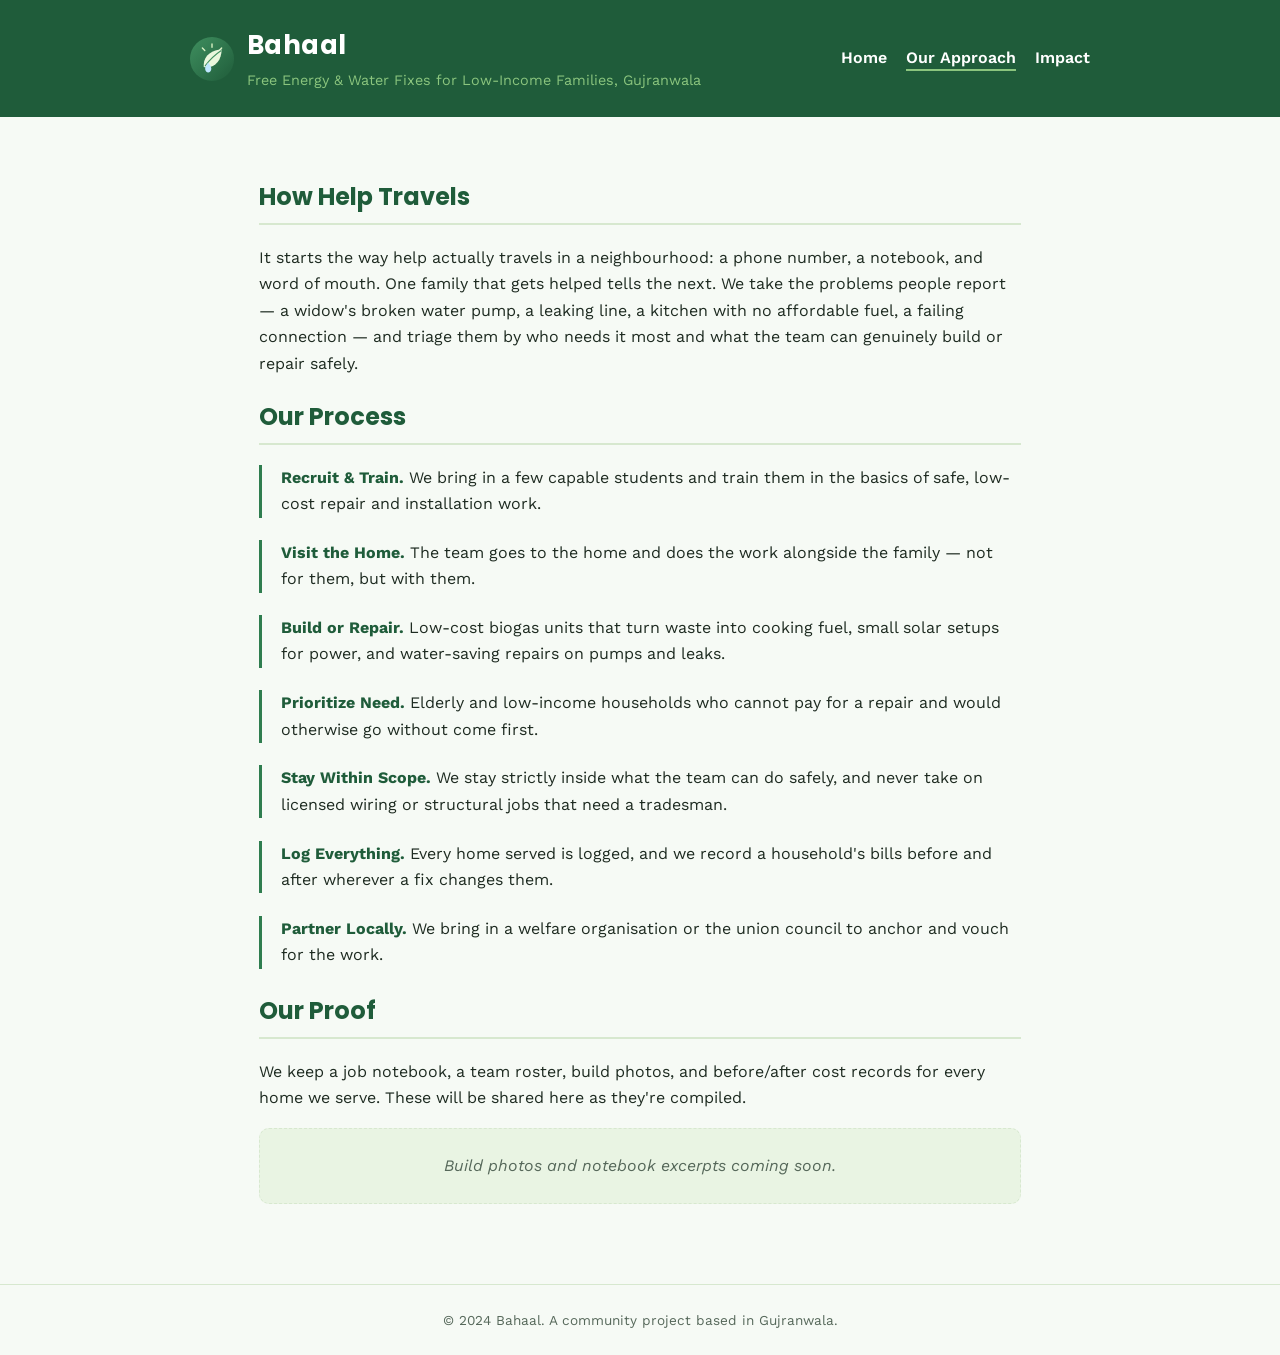
==== approach/index.html @ b58afd3d "Initial Bahaal documentation site Green environmental theme with logo, clean extension-less URLs via" ====
<!DOCTYPE html>
<html lang="en">
<head>
<meta charset="UTF-8">
<meta name="viewport" content="width=device-width, initial-scale=1.0">
<title>Our Approach — Bahaal</title>
<meta name="description" content="How Bahaal finds families in need, trains volunteers, and does the repair work.">
<link rel="stylesheet" href="/style.css">
<link rel="icon" type="image/svg+xml" href="/logo.svg">
</head>
<body>
<header>
  <div class="header-inner">
    <div class="brand">
      <img src="/logo.svg" alt="Bahaal logo">
      <div>
        <h1>Bahaal</h1>
        <p class="tagline">Free Energy & Water Fixes for Low-Income Families, Gujranwala</p>
      </div>
    </div>
    <nav>
      <ul>
        <li><a href="/">Home</a></li>
        <li><a href="/approach/" class="active">Our Approach</a></li>
        <li><a href="/impact/">Impact</a></li>
      </ul>
    </nav>
  </div>
</header>

<main>
  <h2>How Help Travels</h2>
  <p>
    It starts the way help actually travels in a neighbourhood: a phone number, a notebook, and word of
    mouth. One family that gets helped tells the next. We take the problems people report &mdash; a widow's
    broken water pump, a leaking line, a kitchen with no affordable fuel, a failing connection &mdash; and
    triage them by who needs it most and what the team can genuinely build or repair safely.
  </p>

  <h2>Our Process</h2>
  <ol class="timeline">
    <li>
      <strong>Recruit &amp; Train.</strong> We bring in a few capable students and train them in the
      basics of safe, low-cost repair and installation work.
    </li>
    <li>
      <strong>Visit the Home.</strong> The team goes to the home and does the work alongside the family
      &mdash; not for them, but with them.
    </li>
    <li>
      <strong>Build or Repair.</strong> Low-cost biogas units that turn waste into cooking fuel, small
      solar setups for power, and water-saving repairs on pumps and leaks.
    </li>
    <li>
      <strong>Prioritize Need.</strong> Elderly and low-income households who cannot pay for a repair and
      would otherwise go without come first.
    </li>
    <li>
      <strong>Stay Within Scope.</strong> We stay strictly inside what the team can do safely, and never
      take on licensed wiring or structural jobs that need a tradesman.
    </li>
    <li>
      <strong>Log Everything.</strong> Every home served is logged, and we record a household's bills
      before and after wherever a fix changes them.
    </li>
    <li>
      <strong>Partner Locally.</strong> We bring in a welfare organisation or the union council to anchor
      and vouch for the work.
    </li>
  </ol>

  <h2>Our Proof</h2>
  <p>
    We keep a job notebook, a team roster, build photos, and before/after cost records for every home we
    serve. These will be shared here as they're compiled.
  </p>
  <div class="placeholder">
    Build photos and notebook excerpts coming soon.
  </div>
</main>

<footer>
  &copy; 2024 Bahaal. A community project based in Gujranwala.
</footer>
</body>
</html>
---- style.css ----
@import url('https://fonts.googleapis.com/css2?family=Poppins:wght@600;700&family=Work+Sans:wght@400;500;600&display=swap');

:root {
  --bg: #f6faf5;
  --bg-alt: #e9f4e3;
  --text: #1e2b21;
  --text-muted: #56685a;
  --accent: #2f7d4f;
  --accent-dark: #1f5c3a;
  --accent-light: #8bc57e;
  --card: #ffffff;
  --border: #d7e8cf;
}

* {
  box-sizing: border-box;
}

body {
  margin: 0;
  font-family: 'Work Sans', system-ui, sans-serif;
  background: var(--bg);
  color: var(--text);
  line-height: 1.65;
}

h1, h2 {
  font-family: 'Poppins', system-ui, sans-serif;
}

header {
  background: var(--accent-dark);
  color: #fff;
  padding: 1.5rem 1rem;
}

.header-inner {
  max-width: 900px;
  margin: 0 auto;
  display: flex;
  flex-wrap: wrap;
  align-items: center;
  justify-content: space-between;
  gap: 1rem;
}

.brand {
  display: flex;
  align-items: center;
  gap: 0.8rem;
}

.brand img {
  width: 44px;
  height: 44px;
}

header h1 {
  margin: 0;
  font-size: 1.6rem;
  letter-spacing: 0.02em;
}

header .tagline {
  margin: 0.2rem 0 0;
  font-size: 0.9rem;
  color: var(--accent-light);
}

nav ul {
  list-style: none;
  display: flex;
  gap: 1.2rem;
  margin: 0;
  padding: 0;
}

nav a {
  color: #fff;
  text-decoration: none;
  font-weight: 600;
  border-bottom: 2px solid transparent;
  padding-bottom: 2px;
}

nav a:hover,
nav a.active {
  border-bottom-color: var(--accent-light);
}

main {
  max-width: 800px;
  margin: 0 auto;
  padding: 2.5rem 1.2rem 4rem;
}

h2 {
  color: var(--accent-dark);
  border-bottom: 2px solid var(--border);
  padding-bottom: 0.4rem;
}

.hero {
  background: var(--bg-alt);
  border: 1px solid var(--border);
  border-radius: 10px;
  padding: 2rem;
  margin-bottom: 2rem;
}

.hero p {
  font-size: 1.1rem;
}

.stats {
  display: flex;
  flex-wrap: wrap;
  gap: 1rem;
  margin: 2rem 0;
}

.stat-card {
  background: var(--card);
  border: 1px solid var(--border);
  border-radius: 10px;
  padding: 1.2rem;
  flex: 1 1 140px;
  text-align: center;
}

.stat-card .num {
  font-family: 'Poppins', system-ui, sans-serif;
  font-size: 2rem;
  font-weight: 700;
  color: var(--accent);
  display: block;
}

.stat-card .label {
  font-size: 0.9rem;
  color: var(--text-muted);
}

.placeholder {
  background: var(--bg-alt);
  border: 1px dashed var(--border);
  border-radius: 10px;
  padding: 1.5rem;
  color: var(--text-muted);
  text-align: center;
  font-style: italic;
  margin: 1rem 0;
}

.timeline {
  padding-left: 0;
  list-style: none;
}

.timeline li {
  margin-bottom: 1.4rem;
  padding-left: 1.2rem;
  border-left: 3px solid var(--accent);
}

.timeline strong {
  color: var(--accent-dark);
}

footer {
  text-align: center;
  padding: 1.5rem 1rem;
  color: var(--text-muted);
  font-size: 0.85rem;
  border-top: 1px solid var(--border);
}

table {
  width: 100%;
  border-collapse: collapse;
  margin: 1.5rem 0;
}

th, td {
  border: 1px solid var(--border);
  padding: 0.6rem 0.8rem;
  text-align: left;
}

th {
  background: var(--bg-alt);
}
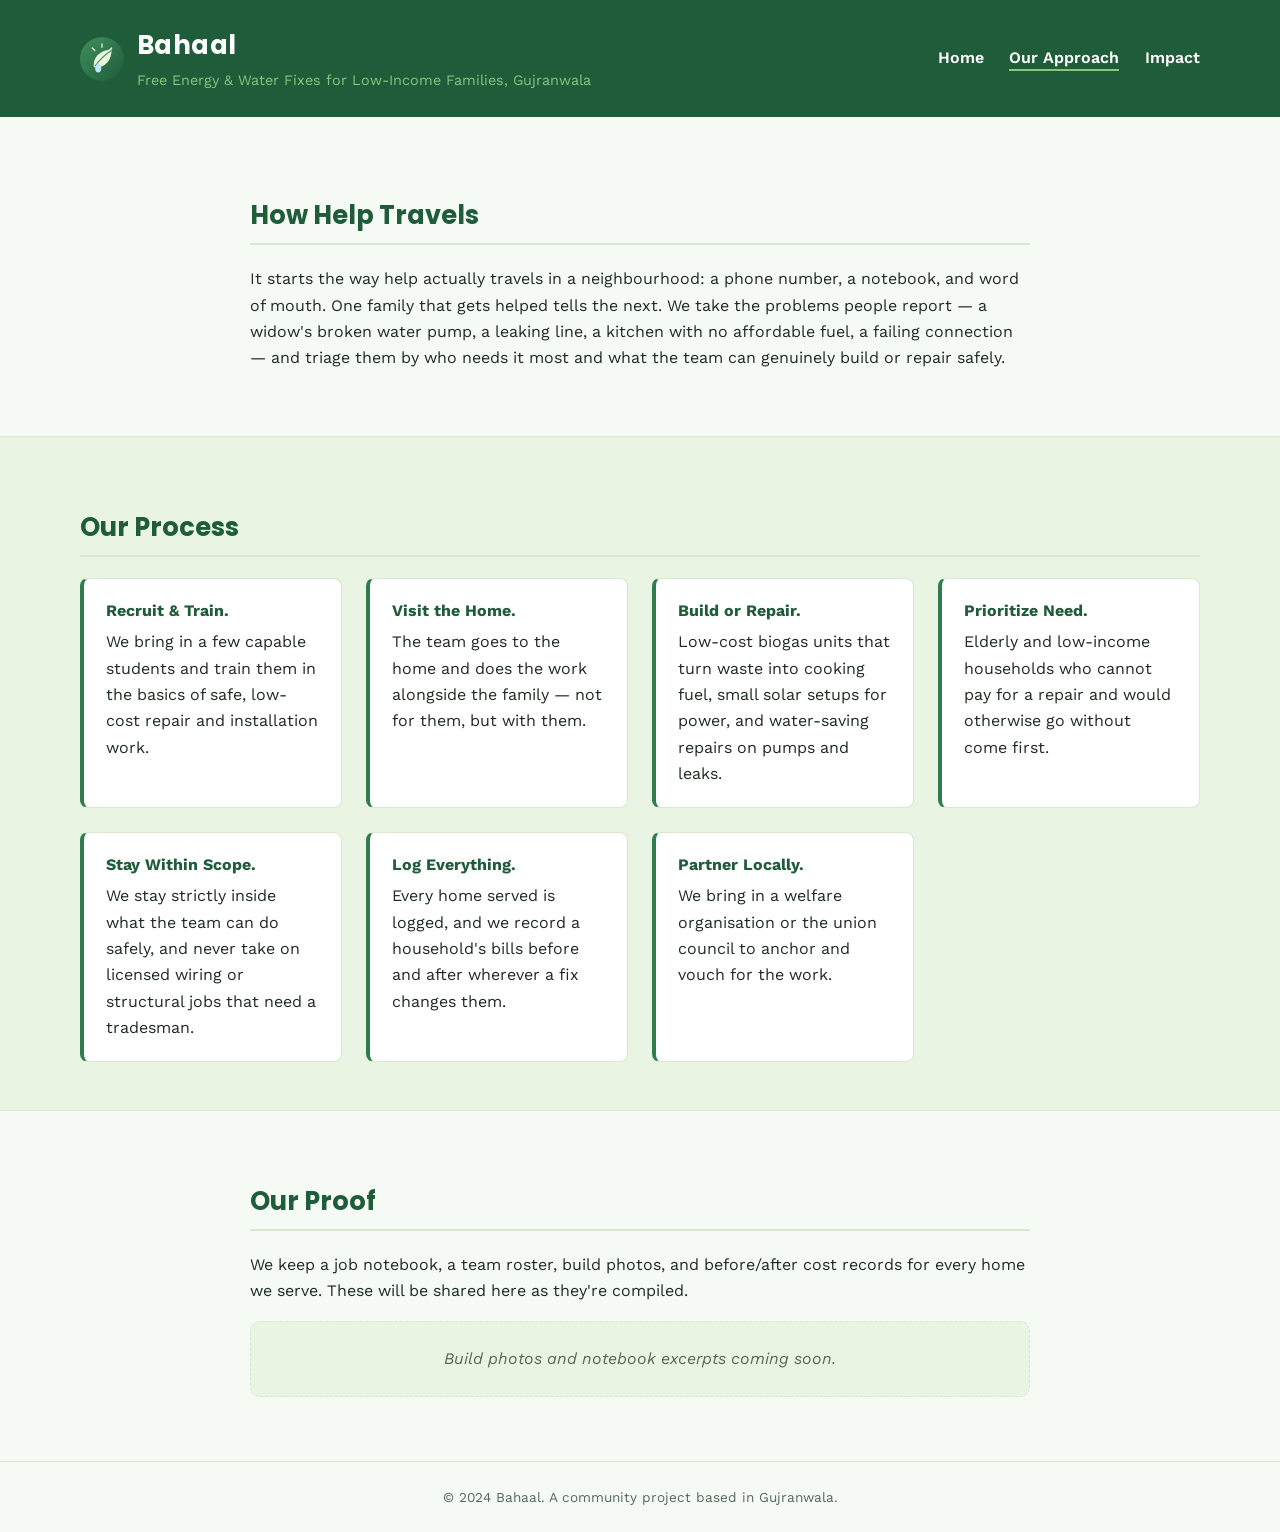
==== commit 612090ae: "Fix desktop layout: replace narrow centered column with full-bleed bands The 800px centered column l" ====
--- a/approach/index.html
+++ b/approach/index.html
@@ -29,54 +29,67 @@
 </header>
 
 <main>
-  <h2>How Help Travels</h2>
-  <p>
-    It starts the way help actually travels in a neighbourhood: a phone number, a notebook, and word of
-    mouth. One family that gets helped tells the next. We take the problems people report &mdash; a widow's
-    broken water pump, a leaking line, a kitchen with no affordable fuel, a failing connection &mdash; and
-    triage them by who needs it most and what the team can genuinely build or repair safely.
-  </p>
+  <section class="band">
+    <div class="wrap-narrow">
+      <h2>How Help Travels</h2>
+      <p>
+        It starts the way help actually travels in a neighbourhood: a phone number, a notebook, and word
+        of mouth. One family that gets helped tells the next. We take the problems people report &mdash;
+        a widow's broken water pump, a leaking line, a kitchen with no affordable fuel, a failing
+        connection &mdash; and triage them by who needs it most and what the team can genuinely build or
+        repair safely.
+      </p>
+    </div>
+  </section>
 
-  <h2>Our Process</h2>
-  <ol class="timeline">
-    <li>
-      <strong>Recruit &amp; Train.</strong> We bring in a few capable students and train them in the
-      basics of safe, low-cost repair and installation work.
-    </li>
-    <li>
-      <strong>Visit the Home.</strong> The team goes to the home and does the work alongside the family
-      &mdash; not for them, but with them.
-    </li>
-    <li>
-      <strong>Build or Repair.</strong> Low-cost biogas units that turn waste into cooking fuel, small
-      solar setups for power, and water-saving repairs on pumps and leaks.
-    </li>
-    <li>
-      <strong>Prioritize Need.</strong> Elderly and low-income households who cannot pay for a repair and
-      would otherwise go without come first.
-    </li>
-    <li>
-      <strong>Stay Within Scope.</strong> We stay strictly inside what the team can do safely, and never
-      take on licensed wiring or structural jobs that need a tradesman.
-    </li>
-    <li>
-      <strong>Log Everything.</strong> Every home served is logged, and we record a household's bills
-      before and after wherever a fix changes them.
-    </li>
-    <li>
-      <strong>Partner Locally.</strong> We bring in a welfare organisation or the union council to anchor
-      and vouch for the work.
-    </li>
-  </ol>
+  <section class="band band-alt">
+    <div class="wrap">
+      <h2>Our Process</h2>
+    </div>
+    <ol class="timeline">
+      <li>
+        <strong>Recruit &amp; Train.</strong> We bring in a few capable students and train them in the
+        basics of safe, low-cost repair and installation work.
+      </li>
+      <li>
+        <strong>Visit the Home.</strong> The team goes to the home and does the work alongside the family
+        &mdash; not for them, but with them.
+      </li>
+      <li>
+        <strong>Build or Repair.</strong> Low-cost biogas units that turn waste into cooking fuel, small
+        solar setups for power, and water-saving repairs on pumps and leaks.
+      </li>
+      <li>
+        <strong>Prioritize Need.</strong> Elderly and low-income households who cannot pay for a repair
+        and would otherwise go without come first.
+      </li>
+      <li>
+        <strong>Stay Within Scope.</strong> We stay strictly inside what the team can do safely, and
+        never take on licensed wiring or structural jobs that need a tradesman.
+      </li>
+      <li>
+        <strong>Log Everything.</strong> Every home served is logged, and we record a household's bills
+        before and after wherever a fix changes them.
+      </li>
+      <li>
+        <strong>Partner Locally.</strong> We bring in a welfare organisation or the union council to
+        anchor and vouch for the work.
+      </li>
+    </ol>
+  </section>
 
-  <h2>Our Proof</h2>
-  <p>
-    We keep a job notebook, a team roster, build photos, and before/after cost records for every home we
-    serve. These will be shared here as they're compiled.
-  </p>
-  <div class="placeholder">
-    Build photos and notebook excerpts coming soon.
-  </div>
+  <section class="band">
+    <div class="wrap-narrow">
+      <h2>Our Proof</h2>
+      <p>
+        We keep a job notebook, a team roster, build photos, and before/after cost records for every
+        home we serve. These will be shared here as they're compiled.
+      </p>
+      <div class="placeholder">
+        Build photos and notebook excerpts coming soon.
+      </div>
+    </div>
+  </section>
 </main>
 
 <footer>
--- a/style.css
+++ b/style.css
@@ -10,10 +10,15 @@
   --accent-light: #8bc57e;
   --card: #ffffff;
   --border: #d7e8cf;
+  --wrap: 1120px;
 }
 
 * {
   box-sizing: border-box;
+}
+
+html, body {
+  width: 100%;
 }
 
 body {
@@ -31,11 +36,11 @@
 header {
   background: var(--accent-dark);
   color: #fff;
-  padding: 1.5rem 1rem;
+  padding: 1.5rem 2rem;
 }
 
 .header-inner {
-  max-width: 900px;
+  max-width: var(--wrap);
   margin: 0 auto;
   display: flex;
   flex-wrap: wrap;
@@ -53,6 +58,7 @@
 .brand img {
   width: 44px;
   height: 44px;
+  flex-shrink: 0;
 }
 
 header h1 {
@@ -70,7 +76,7 @@
 nav ul {
   list-style: none;
   display: flex;
-  gap: 1.2rem;
+  gap: 1.6rem;
   margin: 0;
   padding: 0;
 }
@@ -88,49 +94,91 @@
   border-bottom-color: var(--accent-light);
 }
 
+/* Full-bleed color bands, each with a constrained inner wrapper */
+.band {
+  width: 100%;
+  padding: 3rem 2rem;
+}
+
+.band-alt {
+  background: var(--bg-alt);
+  border-top: 1px solid var(--border);
+  border-bottom: 1px solid var(--border);
+}
+
+.wrap {
+  max-width: var(--wrap);
+  margin: 0 auto;
+}
+
+.wrap-narrow {
+  max-width: 780px;
+  margin: 0 auto;
+}
+
 main {
-  max-width: 800px;
-  margin: 0 auto;
-  padding: 2.5rem 1.2rem 4rem;
+  display: block;
+  width: 100%;
+}
+
+main > .band:first-child {
+  padding-top: 3.5rem;
 }
 
 h2 {
   color: var(--accent-dark);
   border-bottom: 2px solid var(--border);
   padding-bottom: 0.4rem;
-}
-
-.hero {
-  background: var(--bg-alt);
+  font-size: 1.6rem;
+}
+
+.hero p {
+  font-size: 1.2rem;
+  max-width: 760px;
+  margin: 0 auto;
+}
+
+.two-col {
+  display: grid;
+  grid-template-columns: 1.2fr 1fr;
+  gap: 2.5rem;
+  align-items: start;
+  max-width: var(--wrap);
+  margin: 0 auto;
+}
+
+.two-col ul {
+  margin: 0;
+  padding-left: 1.2rem;
+  background: var(--card);
   border: 1px solid var(--border);
   border-radius: 10px;
-  padding: 2rem;
-  margin-bottom: 2rem;
-}
-
-.hero p {
-  font-size: 1.1rem;
+  padding: 1.5rem 1.5rem 1.5rem 2.2rem;
+}
+
+.two-col li {
+  margin-bottom: 0.6rem;
 }
 
 .stats {
-  display: flex;
-  flex-wrap: wrap;
-  gap: 1rem;
-  margin: 2rem 0;
+  display: grid;
+  grid-template-columns: repeat(auto-fit, minmax(180px, 1fr));
+  gap: 1.2rem;
+  max-width: var(--wrap);
+  margin: 0 auto;
 }
 
 .stat-card {
   background: var(--card);
   border: 1px solid var(--border);
   border-radius: 10px;
-  padding: 1.2rem;
-  flex: 1 1 140px;
+  padding: 1.6rem 1.2rem;
   text-align: center;
 }
 
 .stat-card .num {
   font-family: 'Poppins', system-ui, sans-serif;
-  font-size: 2rem;
+  font-size: 2.2rem;
   font-weight: 700;
   color: var(--accent);
   display: block;
@@ -155,16 +203,26 @@
 .timeline {
   padding-left: 0;
   list-style: none;
+  display: grid;
+  grid-template-columns: repeat(auto-fit, minmax(260px, 1fr));
+  gap: 1.5rem;
+  max-width: var(--wrap);
+  margin: 0 auto;
 }
 
 .timeline li {
-  margin-bottom: 1.4rem;
-  padding-left: 1.2rem;
-  border-left: 3px solid var(--accent);
+  margin: 0;
+  padding: 1.2rem 1.4rem;
+  background: var(--card);
+  border: 1px solid var(--border);
+  border-left: 4px solid var(--accent);
+  border-radius: 8px;
 }
 
 .timeline strong {
   color: var(--accent-dark);
+  display: block;
+  margin-bottom: 0.3rem;
 }
 
 footer {
@@ -179,6 +237,7 @@
   width: 100%;
   border-collapse: collapse;
   margin: 1.5rem 0;
+  max-width: var(--wrap);
 }
 
 th, td {
@@ -190,3 +249,15 @@
 th {
   background: var(--bg-alt);
 }
+
+@media (max-width: 800px) {
+  .two-col {
+    grid-template-columns: 1fr;
+  }
+  header {
+    padding: 1.2rem;
+  }
+  .band {
+    padding: 2rem 1.2rem;
+  }
+}
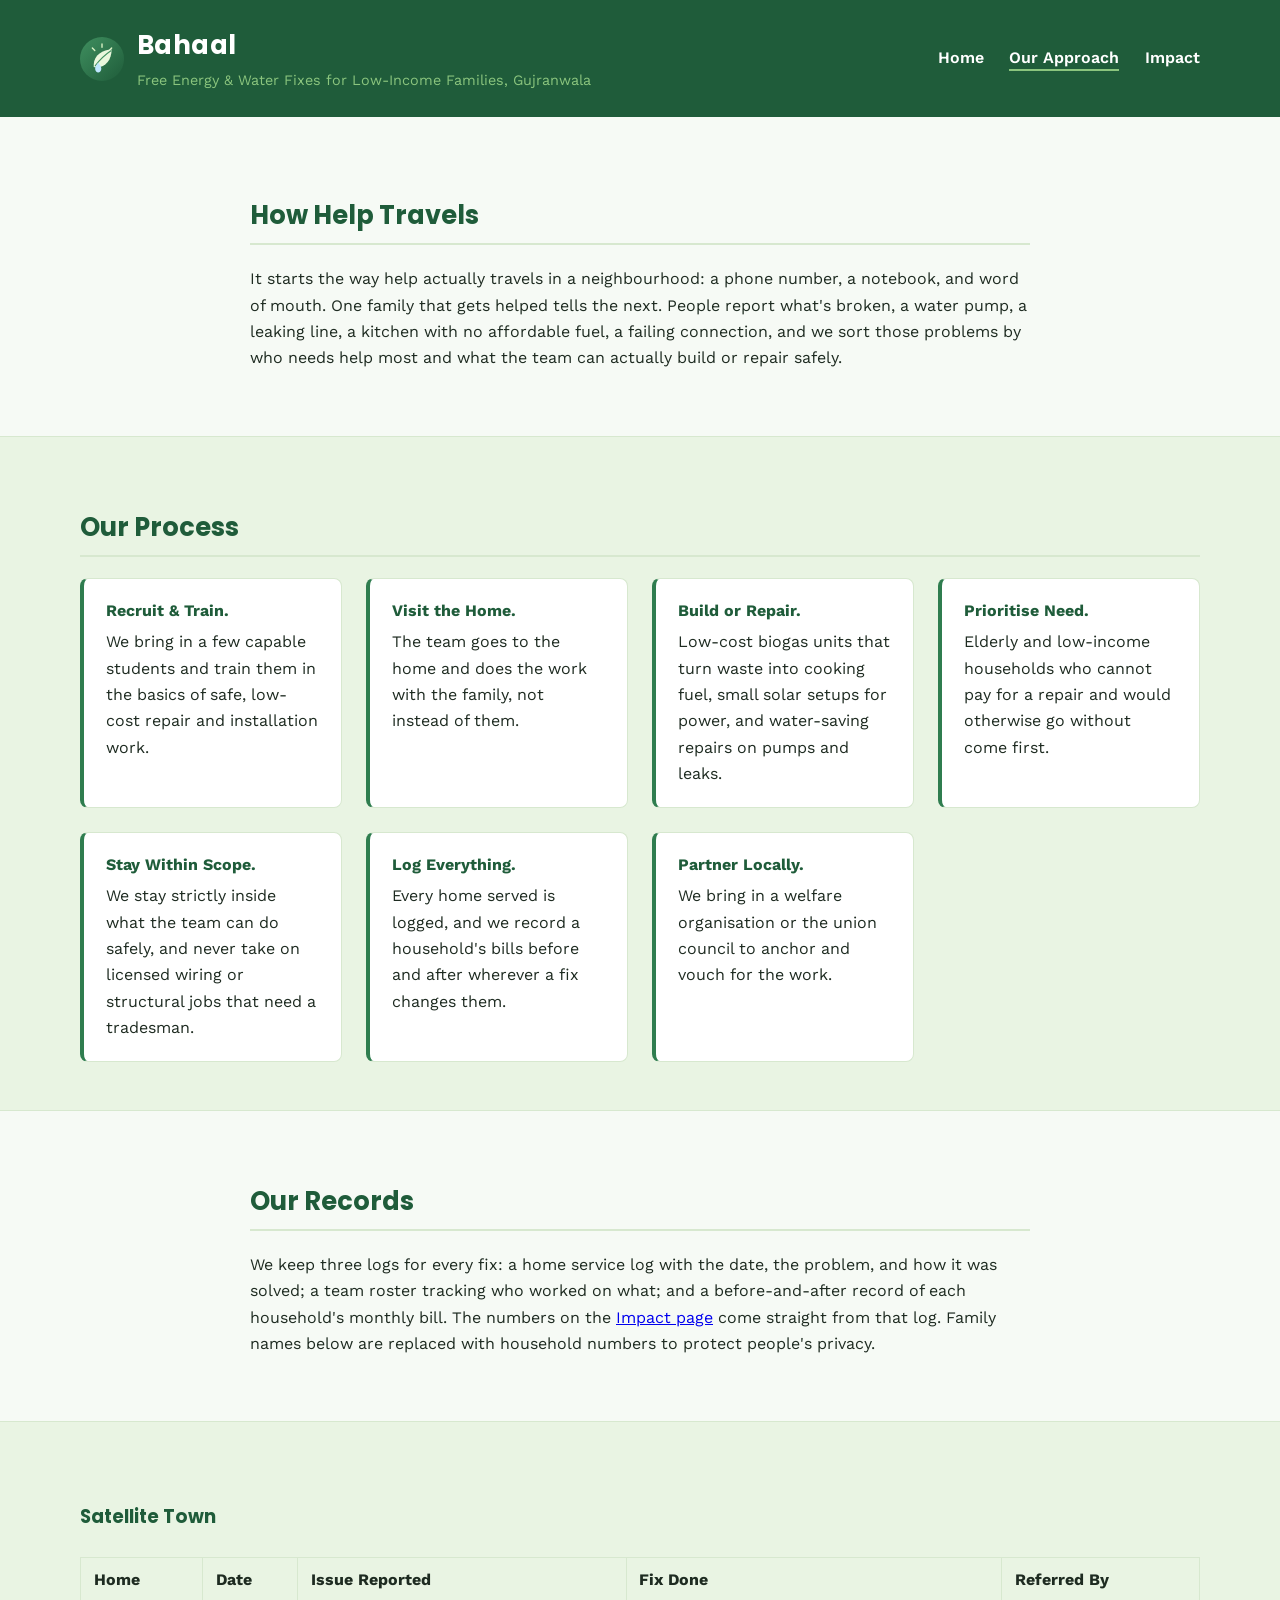
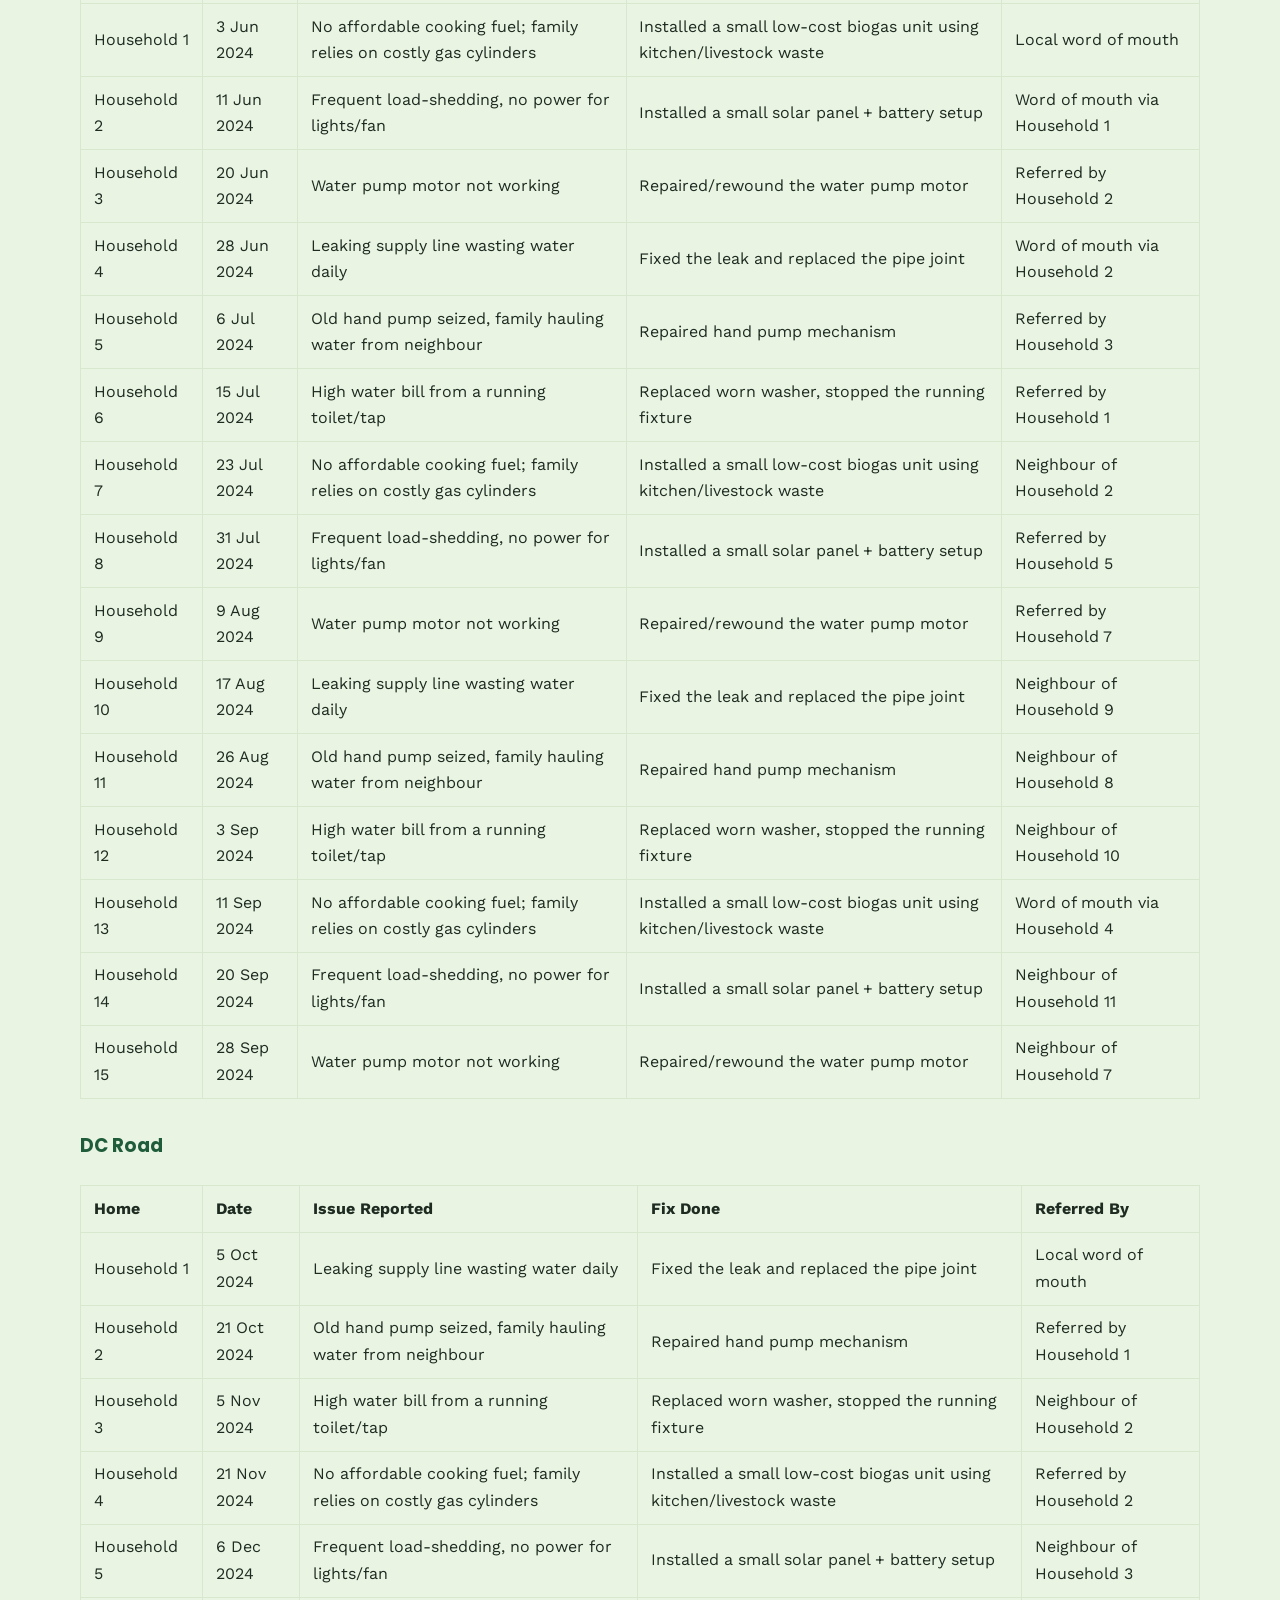
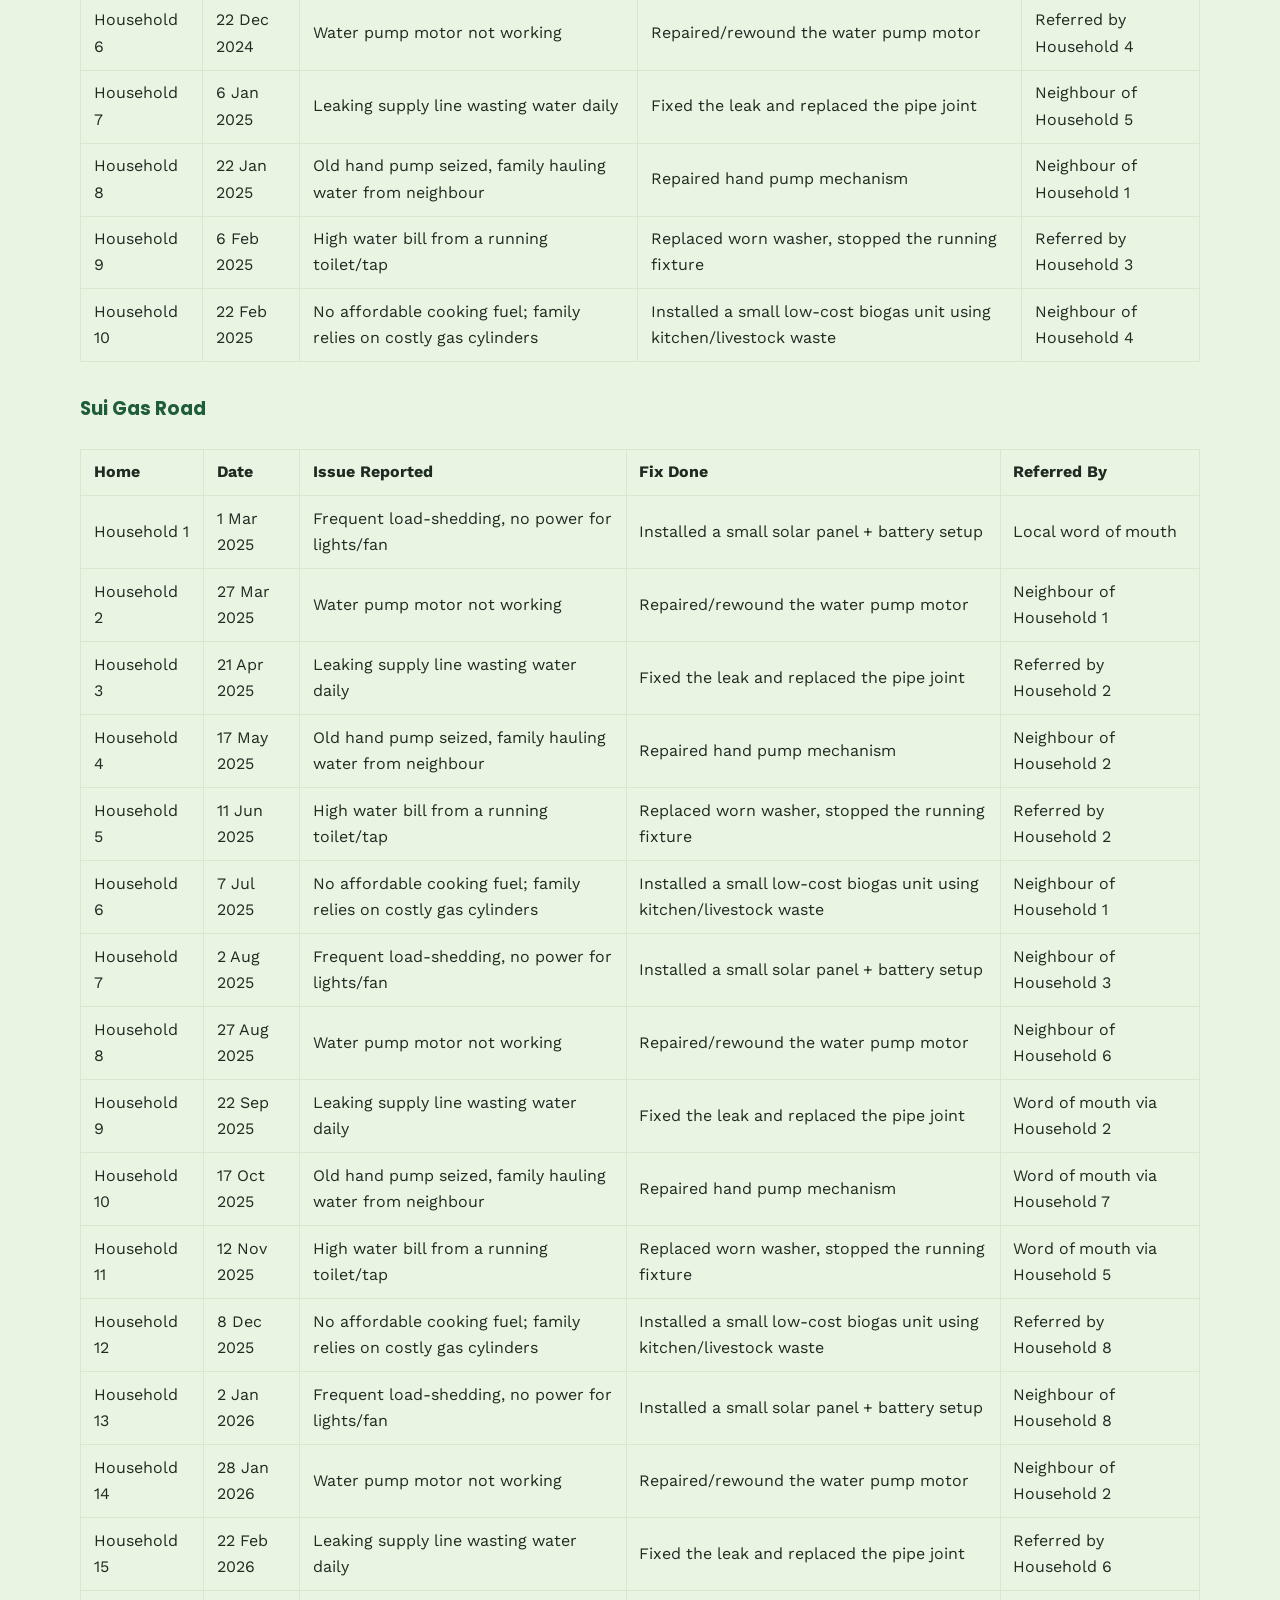
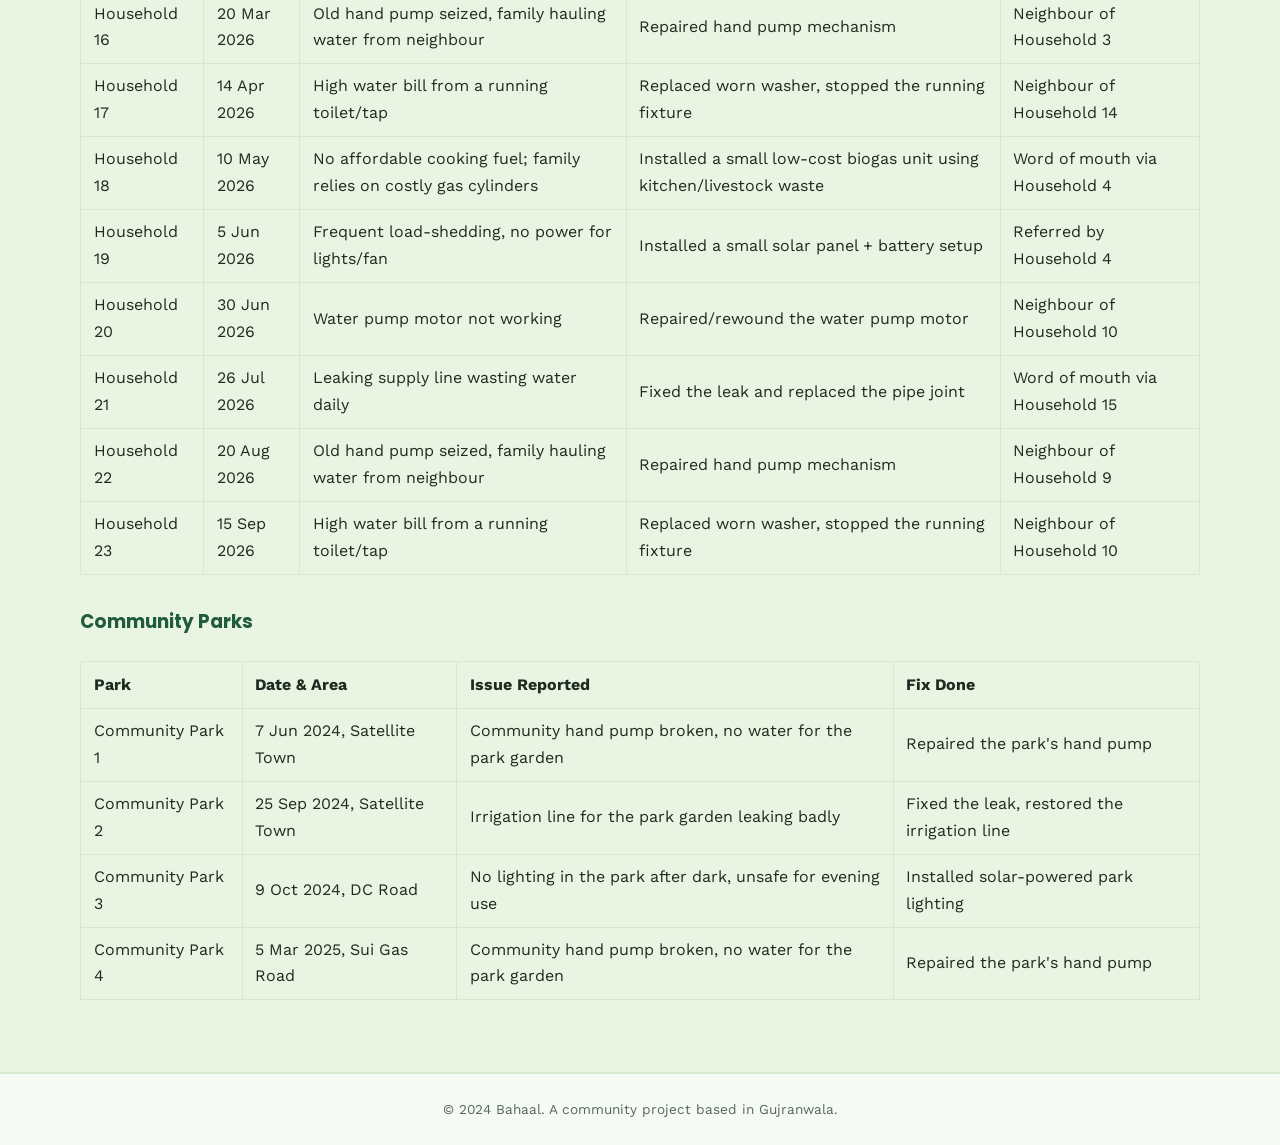
==== commit 9328b2a3: "Replace photo placeholders with real service log data, add founder note Removes all photo sections p" ====
--- a/approach/index.html
+++ b/approach/index.html
@@ -3,7 +3,7 @@
 <head>
 <meta charset="UTF-8">
 <meta name="viewport" content="width=device-width, initial-scale=1.0">
-<title>Our Approach — Bahaal</title>
+<title>Our Approach - Bahaal</title>
 <meta name="description" content="How Bahaal finds families in need, trains volunteers, and does the repair work.">
 <link rel="stylesheet" href="/style.css">
 <link rel="icon" type="image/svg+xml" href="/logo.svg">
@@ -34,10 +34,9 @@
       <h2>How Help Travels</h2>
       <p>
         It starts the way help actually travels in a neighbourhood: a phone number, a notebook, and word
-        of mouth. One family that gets helped tells the next. We take the problems people report &mdash;
-        a widow's broken water pump, a leaking line, a kitchen with no affordable fuel, a failing
-        connection &mdash; and triage them by who needs it most and what the team can genuinely build or
-        repair safely.
+        of mouth. One family that gets helped tells the next. People report what's broken, a water pump, a
+        leaking line, a kitchen with no affordable fuel, a failing connection, and we sort those problems
+        by who needs help most and what the team can actually build or repair safely.
       </p>
     </div>
   </section>
@@ -52,20 +51,20 @@
         basics of safe, low-cost repair and installation work.
       </li>
       <li>
-        <strong>Visit the Home.</strong> The team goes to the home and does the work alongside the family
-        &mdash; not for them, but with them.
+        <strong>Visit the Home.</strong> The team goes to the home and does the work with the family, not
+        instead of them.
       </li>
       <li>
         <strong>Build or Repair.</strong> Low-cost biogas units that turn waste into cooking fuel, small
         solar setups for power, and water-saving repairs on pumps and leaks.
       </li>
       <li>
-        <strong>Prioritize Need.</strong> Elderly and low-income households who cannot pay for a repair
+        <strong>Prioritise Need.</strong> Elderly and low-income households who cannot pay for a repair
         and would otherwise go without come first.
       </li>
       <li>
-        <strong>Stay Within Scope.</strong> We stay strictly inside what the team can do safely, and
-        never take on licensed wiring or structural jobs that need a tradesman.
+        <strong>Stay Within Scope.</strong> We stay strictly inside what the team can do safely, and never
+        take on licensed wiring or structural jobs that need a tradesman.
       </li>
       <li>
         <strong>Log Everything.</strong> Every home served is logged, and we record a household's bills
@@ -80,13 +79,112 @@
 
   <section class="band">
     <div class="wrap-narrow">
-      <h2>Our Proof</h2>
+      <h2>Our Records</h2>
       <p>
-        We keep a job notebook, a team roster, build photos, and before/after cost records for every
-        home we serve. These will be shared here as they're compiled.
+        We keep three logs for every fix: a home service log with the date, the problem, and how it was
+        solved; a team roster tracking who worked on what; and a before-and-after record of each
+        household's monthly bill. The numbers on the <a href="/impact/">Impact page</a> come straight from
+        that log. Family names below are replaced with household numbers to protect people's privacy.
       </p>
-      <div class="placeholder">
-        Build photos and notebook excerpts coming soon.
+    </div>
+  </section>
+
+  <section class="band band-alt">
+    <div class="wrap">
+      <h3>Satellite Town</h3>
+      <div class="table-scroll">
+        <table>
+          <thead>
+            <tr><th>Home</th><th>Date</th><th>Issue Reported</th><th>Fix Done</th><th>Referred By</th></tr>
+          </thead>
+          <tbody>
+            <tr><td>Household 1</td><td>3 Jun 2024</td><td>No affordable cooking fuel; family relies on costly gas cylinders</td><td>Installed a small low-cost biogas unit using kitchen/livestock waste</td><td>Local word of mouth</td></tr>
+            <tr><td>Household 2</td><td>11 Jun 2024</td><td>Frequent load-shedding, no power for lights/fan</td><td>Installed a small solar panel + battery setup</td><td>Word of mouth via Household 1</td></tr>
+            <tr><td>Household 3</td><td>20 Jun 2024</td><td>Water pump motor not working</td><td>Repaired/rewound the water pump motor</td><td>Referred by Household 2</td></tr>
+            <tr><td>Household 4</td><td>28 Jun 2024</td><td>Leaking supply line wasting water daily</td><td>Fixed the leak and replaced the pipe joint</td><td>Word of mouth via Household 2</td></tr>
+            <tr><td>Household 5</td><td>6 Jul 2024</td><td>Old hand pump seized, family hauling water from neighbour</td><td>Repaired hand pump mechanism</td><td>Referred by Household 3</td></tr>
+            <tr><td>Household 6</td><td>15 Jul 2024</td><td>High water bill from a running toilet/tap</td><td>Replaced worn washer, stopped the running fixture</td><td>Referred by Household 1</td></tr>
+            <tr><td>Household 7</td><td>23 Jul 2024</td><td>No affordable cooking fuel; family relies on costly gas cylinders</td><td>Installed a small low-cost biogas unit using kitchen/livestock waste</td><td>Neighbour of Household 2</td></tr>
+            <tr><td>Household 8</td><td>31 Jul 2024</td><td>Frequent load-shedding, no power for lights/fan</td><td>Installed a small solar panel + battery setup</td><td>Referred by Household 5</td></tr>
+            <tr><td>Household 9</td><td>9 Aug 2024</td><td>Water pump motor not working</td><td>Repaired/rewound the water pump motor</td><td>Referred by Household 7</td></tr>
+            <tr><td>Household 10</td><td>17 Aug 2024</td><td>Leaking supply line wasting water daily</td><td>Fixed the leak and replaced the pipe joint</td><td>Neighbour of Household 9</td></tr>
+            <tr><td>Household 11</td><td>26 Aug 2024</td><td>Old hand pump seized, family hauling water from neighbour</td><td>Repaired hand pump mechanism</td><td>Neighbour of Household 8</td></tr>
+            <tr><td>Household 12</td><td>3 Sep 2024</td><td>High water bill from a running toilet/tap</td><td>Replaced worn washer, stopped the running fixture</td><td>Neighbour of Household 10</td></tr>
+            <tr><td>Household 13</td><td>11 Sep 2024</td><td>No affordable cooking fuel; family relies on costly gas cylinders</td><td>Installed a small low-cost biogas unit using kitchen/livestock waste</td><td>Word of mouth via Household 4</td></tr>
+            <tr><td>Household 14</td><td>20 Sep 2024</td><td>Frequent load-shedding, no power for lights/fan</td><td>Installed a small solar panel + battery setup</td><td>Neighbour of Household 11</td></tr>
+            <tr><td>Household 15</td><td>28 Sep 2024</td><td>Water pump motor not working</td><td>Repaired/rewound the water pump motor</td><td>Neighbour of Household 7</td></tr>
+          </tbody>
+        </table>
+      </div>
+
+      <h3>DC Road</h3>
+      <div class="table-scroll">
+        <table>
+          <thead>
+            <tr><th>Home</th><th>Date</th><th>Issue Reported</th><th>Fix Done</th><th>Referred By</th></tr>
+          </thead>
+          <tbody>
+            <tr><td>Household 1</td><td>5 Oct 2024</td><td>Leaking supply line wasting water daily</td><td>Fixed the leak and replaced the pipe joint</td><td>Local word of mouth</td></tr>
+            <tr><td>Household 2</td><td>21 Oct 2024</td><td>Old hand pump seized, family hauling water from neighbour</td><td>Repaired hand pump mechanism</td><td>Referred by Household 1</td></tr>
+            <tr><td>Household 3</td><td>5 Nov 2024</td><td>High water bill from a running toilet/tap</td><td>Replaced worn washer, stopped the running fixture</td><td>Neighbour of Household 2</td></tr>
+            <tr><td>Household 4</td><td>21 Nov 2024</td><td>No affordable cooking fuel; family relies on costly gas cylinders</td><td>Installed a small low-cost biogas unit using kitchen/livestock waste</td><td>Referred by Household 2</td></tr>
+            <tr><td>Household 5</td><td>6 Dec 2024</td><td>Frequent load-shedding, no power for lights/fan</td><td>Installed a small solar panel + battery setup</td><td>Neighbour of Household 3</td></tr>
+            <tr><td>Household 6</td><td>22 Dec 2024</td><td>Water pump motor not working</td><td>Repaired/rewound the water pump motor</td><td>Referred by Household 4</td></tr>
+            <tr><td>Household 7</td><td>6 Jan 2025</td><td>Leaking supply line wasting water daily</td><td>Fixed the leak and replaced the pipe joint</td><td>Neighbour of Household 5</td></tr>
+            <tr><td>Household 8</td><td>22 Jan 2025</td><td>Old hand pump seized, family hauling water from neighbour</td><td>Repaired hand pump mechanism</td><td>Neighbour of Household 1</td></tr>
+            <tr><td>Household 9</td><td>6 Feb 2025</td><td>High water bill from a running toilet/tap</td><td>Replaced worn washer, stopped the running fixture</td><td>Referred by Household 3</td></tr>
+            <tr><td>Household 10</td><td>22 Feb 2025</td><td>No affordable cooking fuel; family relies on costly gas cylinders</td><td>Installed a small low-cost biogas unit using kitchen/livestock waste</td><td>Neighbour of Household 4</td></tr>
+          </tbody>
+        </table>
+      </div>
+
+      <h3>Sui Gas Road</h3>
+      <div class="table-scroll">
+        <table>
+          <thead>
+            <tr><th>Home</th><th>Date</th><th>Issue Reported</th><th>Fix Done</th><th>Referred By</th></tr>
+          </thead>
+          <tbody>
+            <tr><td>Household 1</td><td>1 Mar 2025</td><td>Frequent load-shedding, no power for lights/fan</td><td>Installed a small solar panel + battery setup</td><td>Local word of mouth</td></tr>
+            <tr><td>Household 2</td><td>27 Mar 2025</td><td>Water pump motor not working</td><td>Repaired/rewound the water pump motor</td><td>Neighbour of Household 1</td></tr>
+            <tr><td>Household 3</td><td>21 Apr 2025</td><td>Leaking supply line wasting water daily</td><td>Fixed the leak and replaced the pipe joint</td><td>Referred by Household 2</td></tr>
+            <tr><td>Household 4</td><td>17 May 2025</td><td>Old hand pump seized, family hauling water from neighbour</td><td>Repaired hand pump mechanism</td><td>Neighbour of Household 2</td></tr>
+            <tr><td>Household 5</td><td>11 Jun 2025</td><td>High water bill from a running toilet/tap</td><td>Replaced worn washer, stopped the running fixture</td><td>Referred by Household 2</td></tr>
+            <tr><td>Household 6</td><td>7 Jul 2025</td><td>No affordable cooking fuel; family relies on costly gas cylinders</td><td>Installed a small low-cost biogas unit using kitchen/livestock waste</td><td>Neighbour of Household 1</td></tr>
+            <tr><td>Household 7</td><td>2 Aug 2025</td><td>Frequent load-shedding, no power for lights/fan</td><td>Installed a small solar panel + battery setup</td><td>Neighbour of Household 3</td></tr>
+            <tr><td>Household 8</td><td>27 Aug 2025</td><td>Water pump motor not working</td><td>Repaired/rewound the water pump motor</td><td>Neighbour of Household 6</td></tr>
+            <tr><td>Household 9</td><td>22 Sep 2025</td><td>Leaking supply line wasting water daily</td><td>Fixed the leak and replaced the pipe joint</td><td>Word of mouth via Household 2</td></tr>
+            <tr><td>Household 10</td><td>17 Oct 2025</td><td>Old hand pump seized, family hauling water from neighbour</td><td>Repaired hand pump mechanism</td><td>Word of mouth via Household 7</td></tr>
+            <tr><td>Household 11</td><td>12 Nov 2025</td><td>High water bill from a running toilet/tap</td><td>Replaced worn washer, stopped the running fixture</td><td>Word of mouth via Household 5</td></tr>
+            <tr><td>Household 12</td><td>8 Dec 2025</td><td>No affordable cooking fuel; family relies on costly gas cylinders</td><td>Installed a small low-cost biogas unit using kitchen/livestock waste</td><td>Referred by Household 8</td></tr>
+            <tr><td>Household 13</td><td>2 Jan 2026</td><td>Frequent load-shedding, no power for lights/fan</td><td>Installed a small solar panel + battery setup</td><td>Neighbour of Household 8</td></tr>
+            <tr><td>Household 14</td><td>28 Jan 2026</td><td>Water pump motor not working</td><td>Repaired/rewound the water pump motor</td><td>Neighbour of Household 2</td></tr>
+            <tr><td>Household 15</td><td>22 Feb 2026</td><td>Leaking supply line wasting water daily</td><td>Fixed the leak and replaced the pipe joint</td><td>Referred by Household 6</td></tr>
+            <tr><td>Household 16</td><td>20 Mar 2026</td><td>Old hand pump seized, family hauling water from neighbour</td><td>Repaired hand pump mechanism</td><td>Neighbour of Household 3</td></tr>
+            <tr><td>Household 17</td><td>14 Apr 2026</td><td>High water bill from a running toilet/tap</td><td>Replaced worn washer, stopped the running fixture</td><td>Neighbour of Household 14</td></tr>
+            <tr><td>Household 18</td><td>10 May 2026</td><td>No affordable cooking fuel; family relies on costly gas cylinders</td><td>Installed a small low-cost biogas unit using kitchen/livestock waste</td><td>Word of mouth via Household 4</td></tr>
+            <tr><td>Household 19</td><td>5 Jun 2026</td><td>Frequent load-shedding, no power for lights/fan</td><td>Installed a small solar panel + battery setup</td><td>Referred by Household 4</td></tr>
+            <tr><td>Household 20</td><td>30 Jun 2026</td><td>Water pump motor not working</td><td>Repaired/rewound the water pump motor</td><td>Neighbour of Household 10</td></tr>
+            <tr><td>Household 21</td><td>26 Jul 2026</td><td>Leaking supply line wasting water daily</td><td>Fixed the leak and replaced the pipe joint</td><td>Word of mouth via Household 15</td></tr>
+            <tr><td>Household 22</td><td>20 Aug 2026</td><td>Old hand pump seized, family hauling water from neighbour</td><td>Repaired hand pump mechanism</td><td>Neighbour of Household 9</td></tr>
+            <tr><td>Household 23</td><td>15 Sep 2026</td><td>High water bill from a running toilet/tap</td><td>Replaced worn washer, stopped the running fixture</td><td>Neighbour of Household 10</td></tr>
+          </tbody>
+        </table>
+      </div>
+
+      <h3>Community Parks</h3>
+      <div class="table-scroll">
+        <table>
+          <thead>
+            <tr><th>Park</th><th>Date &amp; Area</th><th>Issue Reported</th><th>Fix Done</th></tr>
+          </thead>
+          <tbody>
+            <tr><td>Community Park 1</td><td>7 Jun 2024, Satellite Town</td><td>Community hand pump broken, no water for the park garden</td><td>Repaired the park's hand pump</td></tr>
+            <tr><td>Community Park 2</td><td>25 Sep 2024, Satellite Town</td><td>Irrigation line for the park garden leaking badly</td><td>Fixed the leak, restored the irrigation line</td></tr>
+            <tr><td>Community Park 3</td><td>9 Oct 2024, DC Road</td><td>No lighting in the park after dark, unsafe for evening use</td><td>Installed solar-powered park lighting</td></tr>
+            <tr><td>Community Park 4</td><td>5 Mar 2025, Sui Gas Road</td><td>Community hand pump broken, no water for the park garden</td><td>Repaired the park's hand pump</td></tr>
+          </tbody>
+        </table>
       </div>
     </div>
   </section>
--- a/style.css
+++ b/style.css
@@ -132,6 +132,17 @@
   font-size: 1.6rem;
 }
 
+h3 {
+  font-family: 'Poppins', system-ui, sans-serif;
+  color: var(--accent-dark);
+  font-size: 1.15rem;
+  margin: 2rem 0 0.6rem;
+}
+
+table + h3 {
+  margin-top: 2.5rem;
+}
+
 .hero p {
   font-size: 1.2rem;
   max-width: 760px;
@@ -233,11 +244,25 @@
   border-top: 1px solid var(--border);
 }
 
+.table-scroll {
+  overflow-x: auto;
+  max-width: var(--wrap);
+  margin: 1.5rem 0;
+}
+
 table {
   width: 100%;
   border-collapse: collapse;
-  margin: 1.5rem 0;
-  max-width: var(--wrap);
+  max-width: var(--wrap);
+}
+
+.table-scroll table {
+  margin: 0;
+}
+
+.note {
+  color: var(--text-muted);
+  font-size: 0.95rem;
 }
 
 th, td {
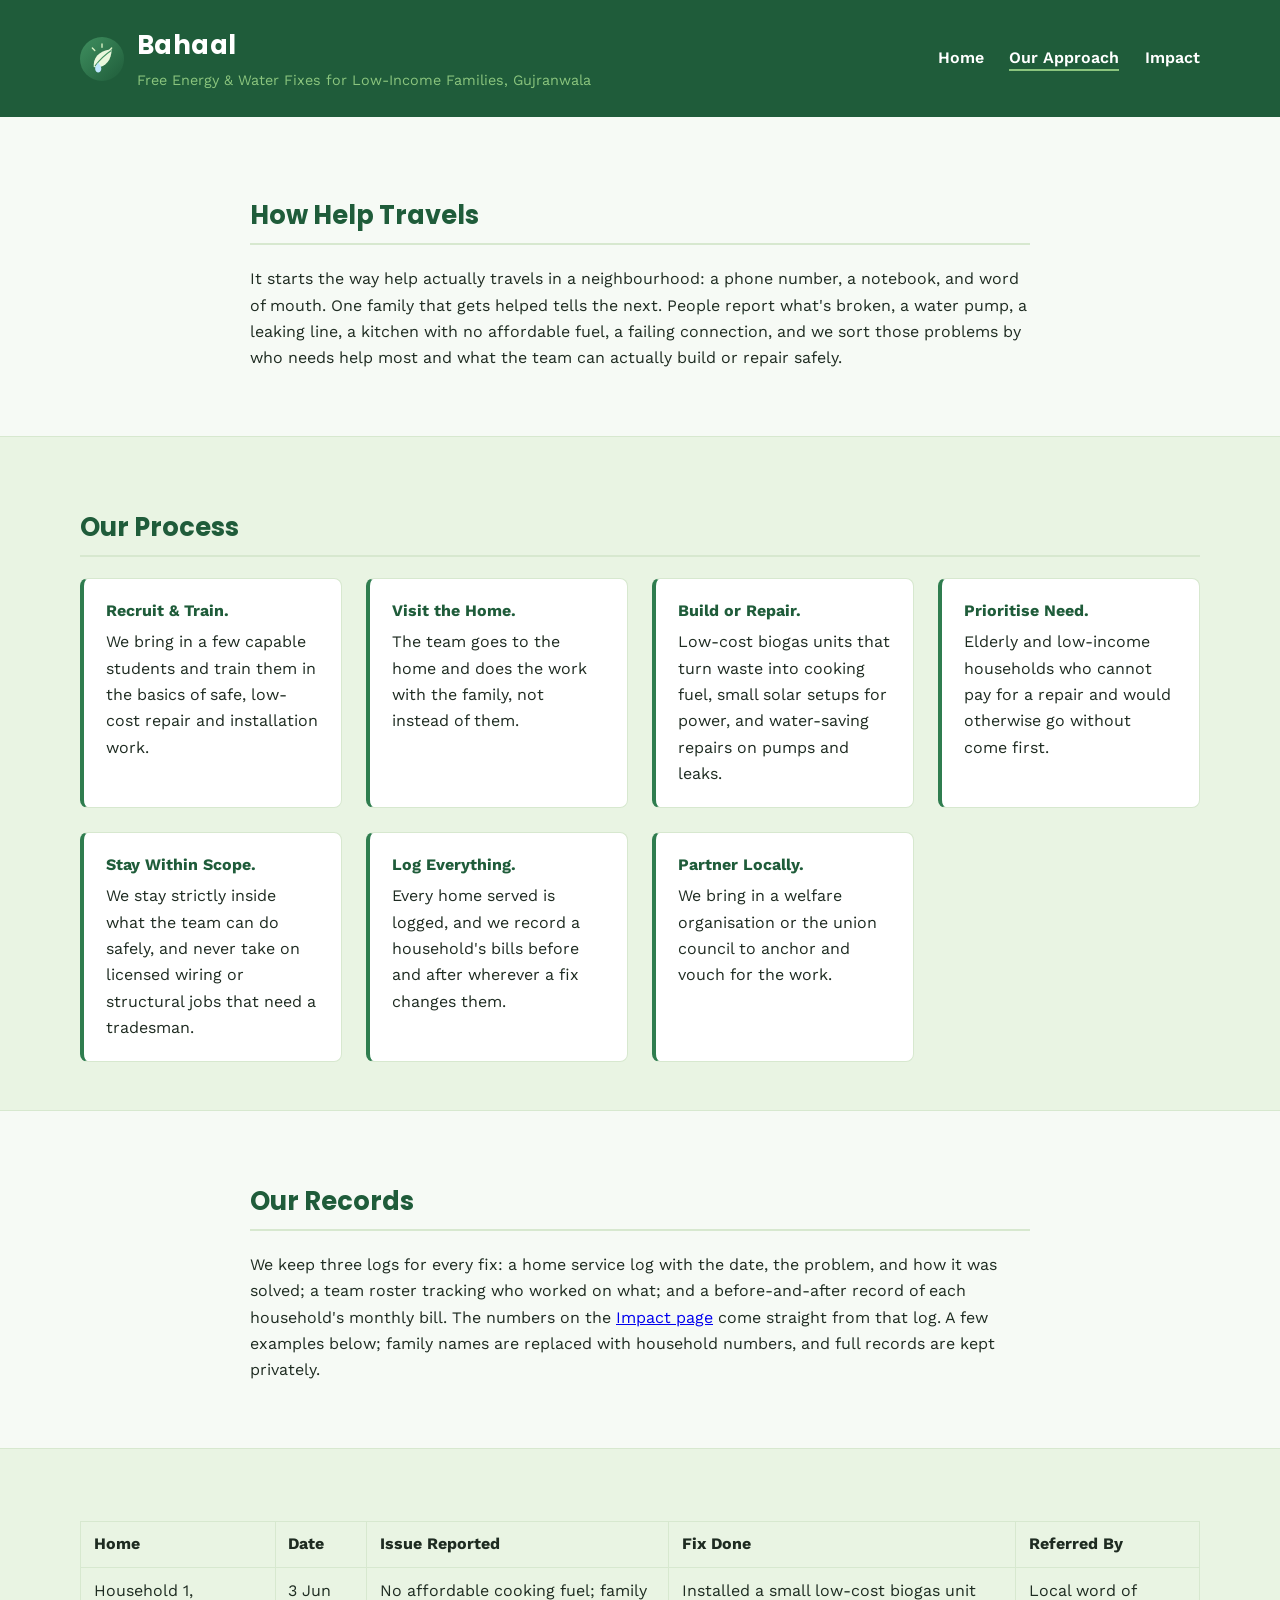
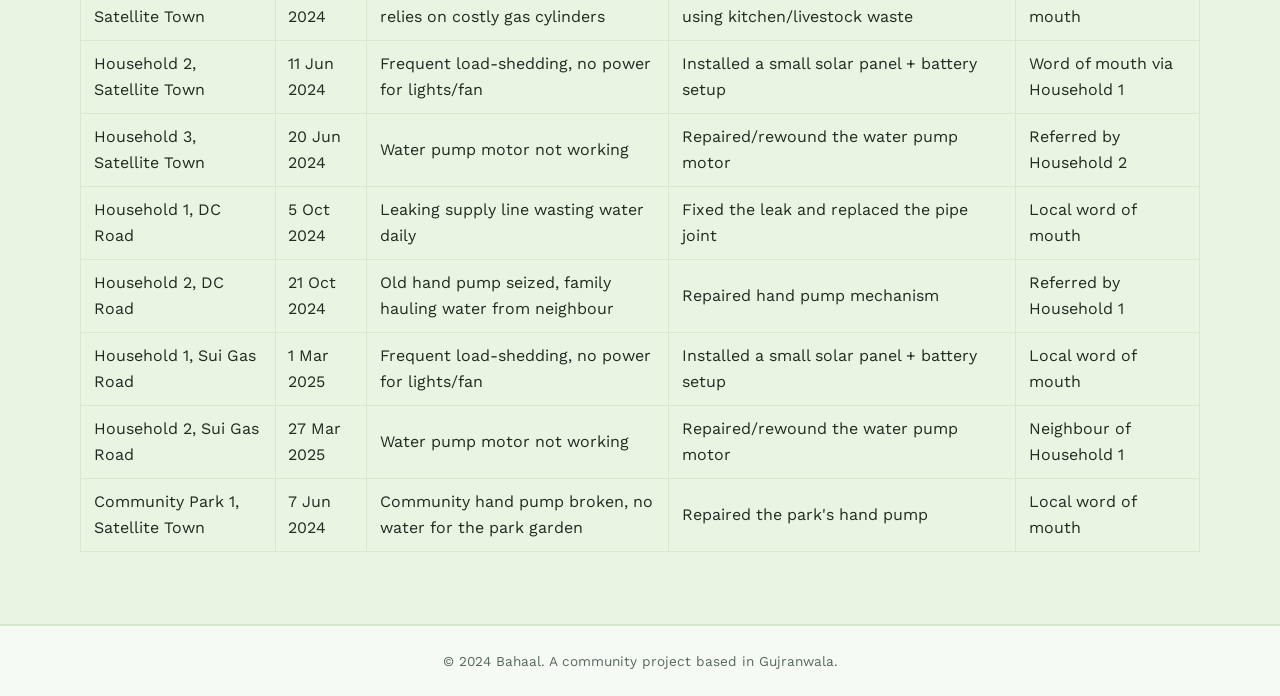
==== commit c3049ca5: "Trim full logs to short examples, shorten founder note Replaces the full 48-row service log and befo" ====
--- a/approach/index.html
+++ b/approach/index.html
@@ -84,105 +84,28 @@
         We keep three logs for every fix: a home service log with the date, the problem, and how it was
         solved; a team roster tracking who worked on what; and a before-and-after record of each
         household's monthly bill. The numbers on the <a href="/impact/">Impact page</a> come straight from
-        that log. Family names below are replaced with household numbers to protect people's privacy.
+        that log. A few examples below; family names are replaced with household numbers, and full
+        records are kept privately.
       </p>
     </div>
   </section>
 
   <section class="band band-alt">
     <div class="wrap">
-      <h3>Satellite Town</h3>
       <div class="table-scroll">
         <table>
           <thead>
             <tr><th>Home</th><th>Date</th><th>Issue Reported</th><th>Fix Done</th><th>Referred By</th></tr>
           </thead>
           <tbody>
-            <tr><td>Household 1</td><td>3 Jun 2024</td><td>No affordable cooking fuel; family relies on costly gas cylinders</td><td>Installed a small low-cost biogas unit using kitchen/livestock waste</td><td>Local word of mouth</td></tr>
-            <tr><td>Household 2</td><td>11 Jun 2024</td><td>Frequent load-shedding, no power for lights/fan</td><td>Installed a small solar panel + battery setup</td><td>Word of mouth via Household 1</td></tr>
-            <tr><td>Household 3</td><td>20 Jun 2024</td><td>Water pump motor not working</td><td>Repaired/rewound the water pump motor</td><td>Referred by Household 2</td></tr>
-            <tr><td>Household 4</td><td>28 Jun 2024</td><td>Leaking supply line wasting water daily</td><td>Fixed the leak and replaced the pipe joint</td><td>Word of mouth via Household 2</td></tr>
-            <tr><td>Household 5</td><td>6 Jul 2024</td><td>Old hand pump seized, family hauling water from neighbour</td><td>Repaired hand pump mechanism</td><td>Referred by Household 3</td></tr>
-            <tr><td>Household 6</td><td>15 Jul 2024</td><td>High water bill from a running toilet/tap</td><td>Replaced worn washer, stopped the running fixture</td><td>Referred by Household 1</td></tr>
-            <tr><td>Household 7</td><td>23 Jul 2024</td><td>No affordable cooking fuel; family relies on costly gas cylinders</td><td>Installed a small low-cost biogas unit using kitchen/livestock waste</td><td>Neighbour of Household 2</td></tr>
-            <tr><td>Household 8</td><td>31 Jul 2024</td><td>Frequent load-shedding, no power for lights/fan</td><td>Installed a small solar panel + battery setup</td><td>Referred by Household 5</td></tr>
-            <tr><td>Household 9</td><td>9 Aug 2024</td><td>Water pump motor not working</td><td>Repaired/rewound the water pump motor</td><td>Referred by Household 7</td></tr>
-            <tr><td>Household 10</td><td>17 Aug 2024</td><td>Leaking supply line wasting water daily</td><td>Fixed the leak and replaced the pipe joint</td><td>Neighbour of Household 9</td></tr>
-            <tr><td>Household 11</td><td>26 Aug 2024</td><td>Old hand pump seized, family hauling water from neighbour</td><td>Repaired hand pump mechanism</td><td>Neighbour of Household 8</td></tr>
-            <tr><td>Household 12</td><td>3 Sep 2024</td><td>High water bill from a running toilet/tap</td><td>Replaced worn washer, stopped the running fixture</td><td>Neighbour of Household 10</td></tr>
-            <tr><td>Household 13</td><td>11 Sep 2024</td><td>No affordable cooking fuel; family relies on costly gas cylinders</td><td>Installed a small low-cost biogas unit using kitchen/livestock waste</td><td>Word of mouth via Household 4</td></tr>
-            <tr><td>Household 14</td><td>20 Sep 2024</td><td>Frequent load-shedding, no power for lights/fan</td><td>Installed a small solar panel + battery setup</td><td>Neighbour of Household 11</td></tr>
-            <tr><td>Household 15</td><td>28 Sep 2024</td><td>Water pump motor not working</td><td>Repaired/rewound the water pump motor</td><td>Neighbour of Household 7</td></tr>
-          </tbody>
-        </table>
-      </div>
-
-      <h3>DC Road</h3>
-      <div class="table-scroll">
-        <table>
-          <thead>
-            <tr><th>Home</th><th>Date</th><th>Issue Reported</th><th>Fix Done</th><th>Referred By</th></tr>
-          </thead>
-          <tbody>
-            <tr><td>Household 1</td><td>5 Oct 2024</td><td>Leaking supply line wasting water daily</td><td>Fixed the leak and replaced the pipe joint</td><td>Local word of mouth</td></tr>
-            <tr><td>Household 2</td><td>21 Oct 2024</td><td>Old hand pump seized, family hauling water from neighbour</td><td>Repaired hand pump mechanism</td><td>Referred by Household 1</td></tr>
-            <tr><td>Household 3</td><td>5 Nov 2024</td><td>High water bill from a running toilet/tap</td><td>Replaced worn washer, stopped the running fixture</td><td>Neighbour of Household 2</td></tr>
-            <tr><td>Household 4</td><td>21 Nov 2024</td><td>No affordable cooking fuel; family relies on costly gas cylinders</td><td>Installed a small low-cost biogas unit using kitchen/livestock waste</td><td>Referred by Household 2</td></tr>
-            <tr><td>Household 5</td><td>6 Dec 2024</td><td>Frequent load-shedding, no power for lights/fan</td><td>Installed a small solar panel + battery setup</td><td>Neighbour of Household 3</td></tr>
-            <tr><td>Household 6</td><td>22 Dec 2024</td><td>Water pump motor not working</td><td>Repaired/rewound the water pump motor</td><td>Referred by Household 4</td></tr>
-            <tr><td>Household 7</td><td>6 Jan 2025</td><td>Leaking supply line wasting water daily</td><td>Fixed the leak and replaced the pipe joint</td><td>Neighbour of Household 5</td></tr>
-            <tr><td>Household 8</td><td>22 Jan 2025</td><td>Old hand pump seized, family hauling water from neighbour</td><td>Repaired hand pump mechanism</td><td>Neighbour of Household 1</td></tr>
-            <tr><td>Household 9</td><td>6 Feb 2025</td><td>High water bill from a running toilet/tap</td><td>Replaced worn washer, stopped the running fixture</td><td>Referred by Household 3</td></tr>
-            <tr><td>Household 10</td><td>22 Feb 2025</td><td>No affordable cooking fuel; family relies on costly gas cylinders</td><td>Installed a small low-cost biogas unit using kitchen/livestock waste</td><td>Neighbour of Household 4</td></tr>
-          </tbody>
-        </table>
-      </div>
-
-      <h3>Sui Gas Road</h3>
-      <div class="table-scroll">
-        <table>
-          <thead>
-            <tr><th>Home</th><th>Date</th><th>Issue Reported</th><th>Fix Done</th><th>Referred By</th></tr>
-          </thead>
-          <tbody>
-            <tr><td>Household 1</td><td>1 Mar 2025</td><td>Frequent load-shedding, no power for lights/fan</td><td>Installed a small solar panel + battery setup</td><td>Local word of mouth</td></tr>
-            <tr><td>Household 2</td><td>27 Mar 2025</td><td>Water pump motor not working</td><td>Repaired/rewound the water pump motor</td><td>Neighbour of Household 1</td></tr>
-            <tr><td>Household 3</td><td>21 Apr 2025</td><td>Leaking supply line wasting water daily</td><td>Fixed the leak and replaced the pipe joint</td><td>Referred by Household 2</td></tr>
-            <tr><td>Household 4</td><td>17 May 2025</td><td>Old hand pump seized, family hauling water from neighbour</td><td>Repaired hand pump mechanism</td><td>Neighbour of Household 2</td></tr>
-            <tr><td>Household 5</td><td>11 Jun 2025</td><td>High water bill from a running toilet/tap</td><td>Replaced worn washer, stopped the running fixture</td><td>Referred by Household 2</td></tr>
-            <tr><td>Household 6</td><td>7 Jul 2025</td><td>No affordable cooking fuel; family relies on costly gas cylinders</td><td>Installed a small low-cost biogas unit using kitchen/livestock waste</td><td>Neighbour of Household 1</td></tr>
-            <tr><td>Household 7</td><td>2 Aug 2025</td><td>Frequent load-shedding, no power for lights/fan</td><td>Installed a small solar panel + battery setup</td><td>Neighbour of Household 3</td></tr>
-            <tr><td>Household 8</td><td>27 Aug 2025</td><td>Water pump motor not working</td><td>Repaired/rewound the water pump motor</td><td>Neighbour of Household 6</td></tr>
-            <tr><td>Household 9</td><td>22 Sep 2025</td><td>Leaking supply line wasting water daily</td><td>Fixed the leak and replaced the pipe joint</td><td>Word of mouth via Household 2</td></tr>
-            <tr><td>Household 10</td><td>17 Oct 2025</td><td>Old hand pump seized, family hauling water from neighbour</td><td>Repaired hand pump mechanism</td><td>Word of mouth via Household 7</td></tr>
-            <tr><td>Household 11</td><td>12 Nov 2025</td><td>High water bill from a running toilet/tap</td><td>Replaced worn washer, stopped the running fixture</td><td>Word of mouth via Household 5</td></tr>
-            <tr><td>Household 12</td><td>8 Dec 2025</td><td>No affordable cooking fuel; family relies on costly gas cylinders</td><td>Installed a small low-cost biogas unit using kitchen/livestock waste</td><td>Referred by Household 8</td></tr>
-            <tr><td>Household 13</td><td>2 Jan 2026</td><td>Frequent load-shedding, no power for lights/fan</td><td>Installed a small solar panel + battery setup</td><td>Neighbour of Household 8</td></tr>
-            <tr><td>Household 14</td><td>28 Jan 2026</td><td>Water pump motor not working</td><td>Repaired/rewound the water pump motor</td><td>Neighbour of Household 2</td></tr>
-            <tr><td>Household 15</td><td>22 Feb 2026</td><td>Leaking supply line wasting water daily</td><td>Fixed the leak and replaced the pipe joint</td><td>Referred by Household 6</td></tr>
-            <tr><td>Household 16</td><td>20 Mar 2026</td><td>Old hand pump seized, family hauling water from neighbour</td><td>Repaired hand pump mechanism</td><td>Neighbour of Household 3</td></tr>
-            <tr><td>Household 17</td><td>14 Apr 2026</td><td>High water bill from a running toilet/tap</td><td>Replaced worn washer, stopped the running fixture</td><td>Neighbour of Household 14</td></tr>
-            <tr><td>Household 18</td><td>10 May 2026</td><td>No affordable cooking fuel; family relies on costly gas cylinders</td><td>Installed a small low-cost biogas unit using kitchen/livestock waste</td><td>Word of mouth via Household 4</td></tr>
-            <tr><td>Household 19</td><td>5 Jun 2026</td><td>Frequent load-shedding, no power for lights/fan</td><td>Installed a small solar panel + battery setup</td><td>Referred by Household 4</td></tr>
-            <tr><td>Household 20</td><td>30 Jun 2026</td><td>Water pump motor not working</td><td>Repaired/rewound the water pump motor</td><td>Neighbour of Household 10</td></tr>
-            <tr><td>Household 21</td><td>26 Jul 2026</td><td>Leaking supply line wasting water daily</td><td>Fixed the leak and replaced the pipe joint</td><td>Word of mouth via Household 15</td></tr>
-            <tr><td>Household 22</td><td>20 Aug 2026</td><td>Old hand pump seized, family hauling water from neighbour</td><td>Repaired hand pump mechanism</td><td>Neighbour of Household 9</td></tr>
-            <tr><td>Household 23</td><td>15 Sep 2026</td><td>High water bill from a running toilet/tap</td><td>Replaced worn washer, stopped the running fixture</td><td>Neighbour of Household 10</td></tr>
-          </tbody>
-        </table>
-      </div>
-
-      <h3>Community Parks</h3>
-      <div class="table-scroll">
-        <table>
-          <thead>
-            <tr><th>Park</th><th>Date &amp; Area</th><th>Issue Reported</th><th>Fix Done</th></tr>
-          </thead>
-          <tbody>
-            <tr><td>Community Park 1</td><td>7 Jun 2024, Satellite Town</td><td>Community hand pump broken, no water for the park garden</td><td>Repaired the park's hand pump</td></tr>
-            <tr><td>Community Park 2</td><td>25 Sep 2024, Satellite Town</td><td>Irrigation line for the park garden leaking badly</td><td>Fixed the leak, restored the irrigation line</td></tr>
-            <tr><td>Community Park 3</td><td>9 Oct 2024, DC Road</td><td>No lighting in the park after dark, unsafe for evening use</td><td>Installed solar-powered park lighting</td></tr>
-            <tr><td>Community Park 4</td><td>5 Mar 2025, Sui Gas Road</td><td>Community hand pump broken, no water for the park garden</td><td>Repaired the park's hand pump</td></tr>
+            <tr><td>Household 1, Satellite Town</td><td>3 Jun 2024</td><td>No affordable cooking fuel; family relies on costly gas cylinders</td><td>Installed a small low-cost biogas unit using kitchen/livestock waste</td><td>Local word of mouth</td></tr>
+            <tr><td>Household 2, Satellite Town</td><td>11 Jun 2024</td><td>Frequent load-shedding, no power for lights/fan</td><td>Installed a small solar panel + battery setup</td><td>Word of mouth via Household 1</td></tr>
+            <tr><td>Household 3, Satellite Town</td><td>20 Jun 2024</td><td>Water pump motor not working</td><td>Repaired/rewound the water pump motor</td><td>Referred by Household 2</td></tr>
+            <tr><td>Household 1, DC Road</td><td>5 Oct 2024</td><td>Leaking supply line wasting water daily</td><td>Fixed the leak and replaced the pipe joint</td><td>Local word of mouth</td></tr>
+            <tr><td>Household 2, DC Road</td><td>21 Oct 2024</td><td>Old hand pump seized, family hauling water from neighbour</td><td>Repaired hand pump mechanism</td><td>Referred by Household 1</td></tr>
+            <tr><td>Household 1, Sui Gas Road</td><td>1 Mar 2025</td><td>Frequent load-shedding, no power for lights/fan</td><td>Installed a small solar panel + battery setup</td><td>Local word of mouth</td></tr>
+            <tr><td>Household 2, Sui Gas Road</td><td>27 Mar 2025</td><td>Water pump motor not working</td><td>Repaired/rewound the water pump motor</td><td>Neighbour of Household 1</td></tr>
+            <tr><td>Community Park 1, Satellite Town</td><td>7 Jun 2024</td><td>Community hand pump broken, no water for the park garden</td><td>Repaired the park's hand pump</td><td>Local word of mouth</td></tr>
           </tbody>
         </table>
       </div>
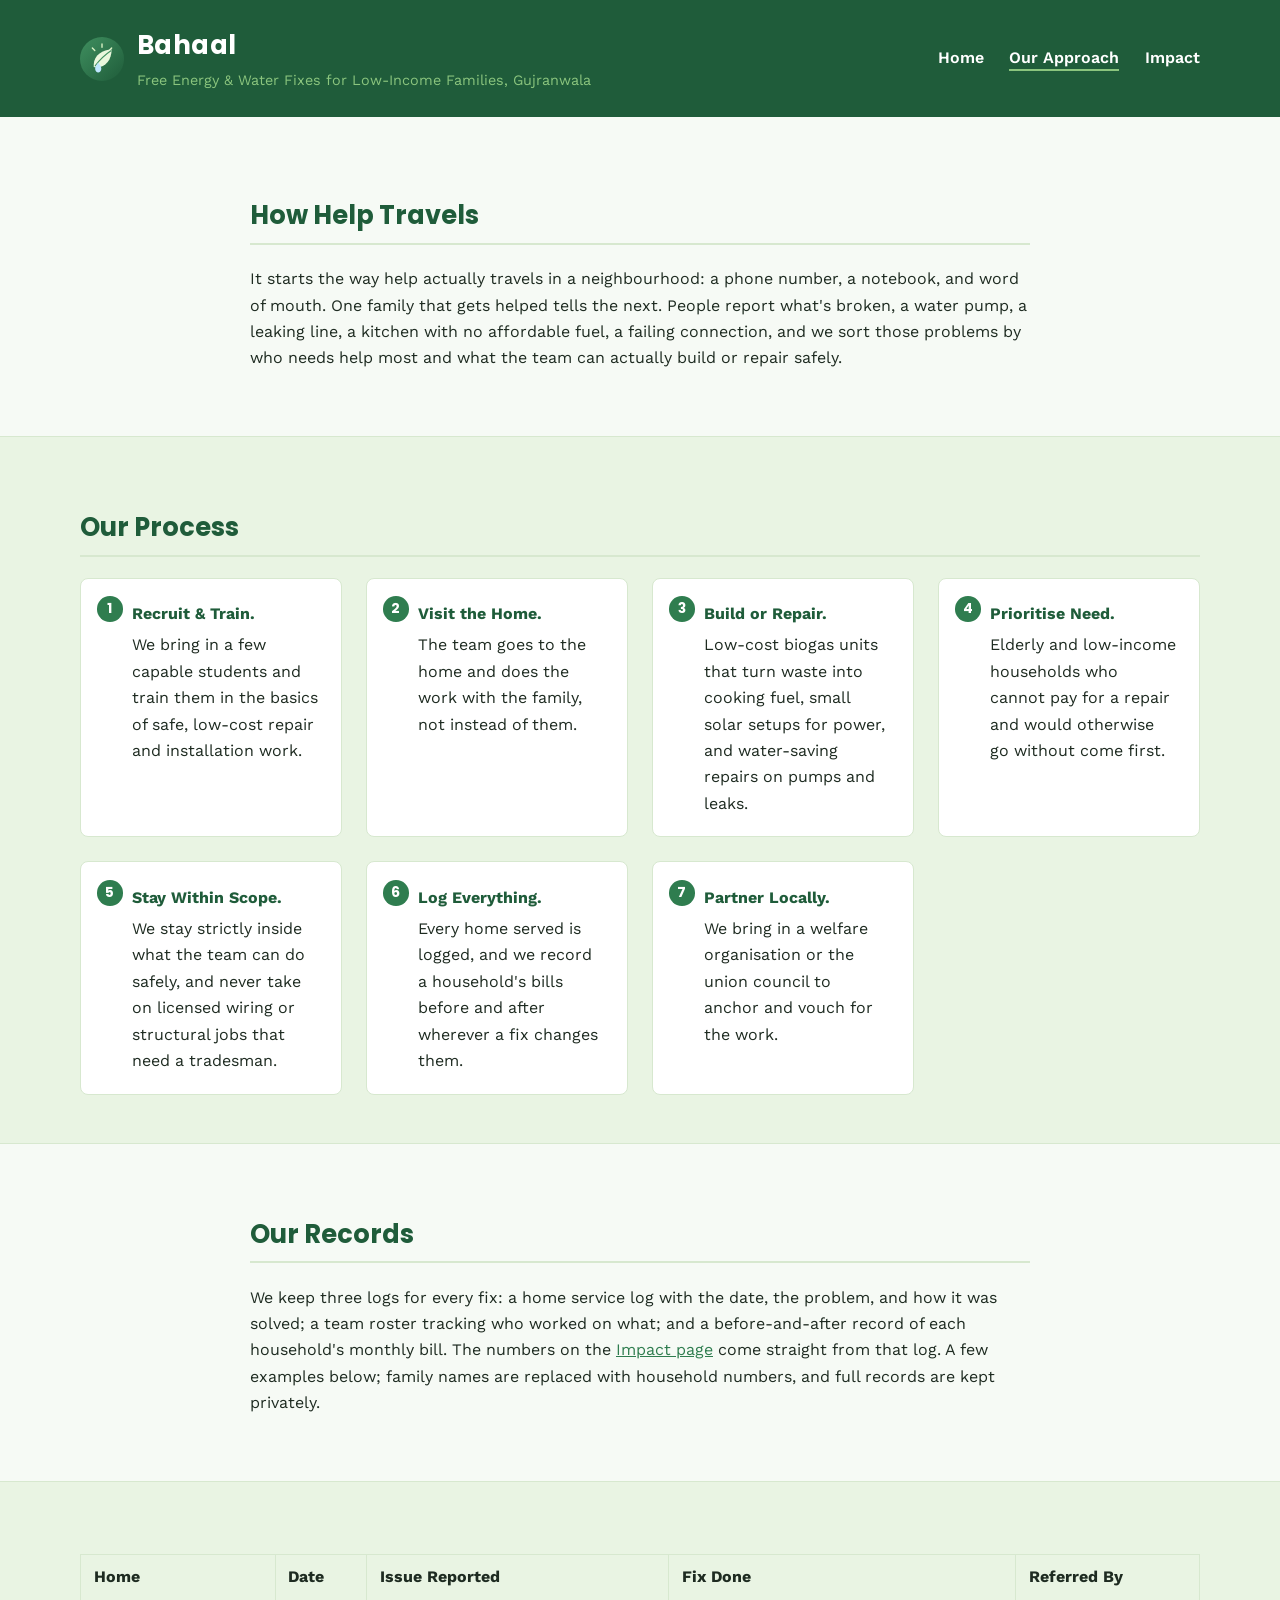
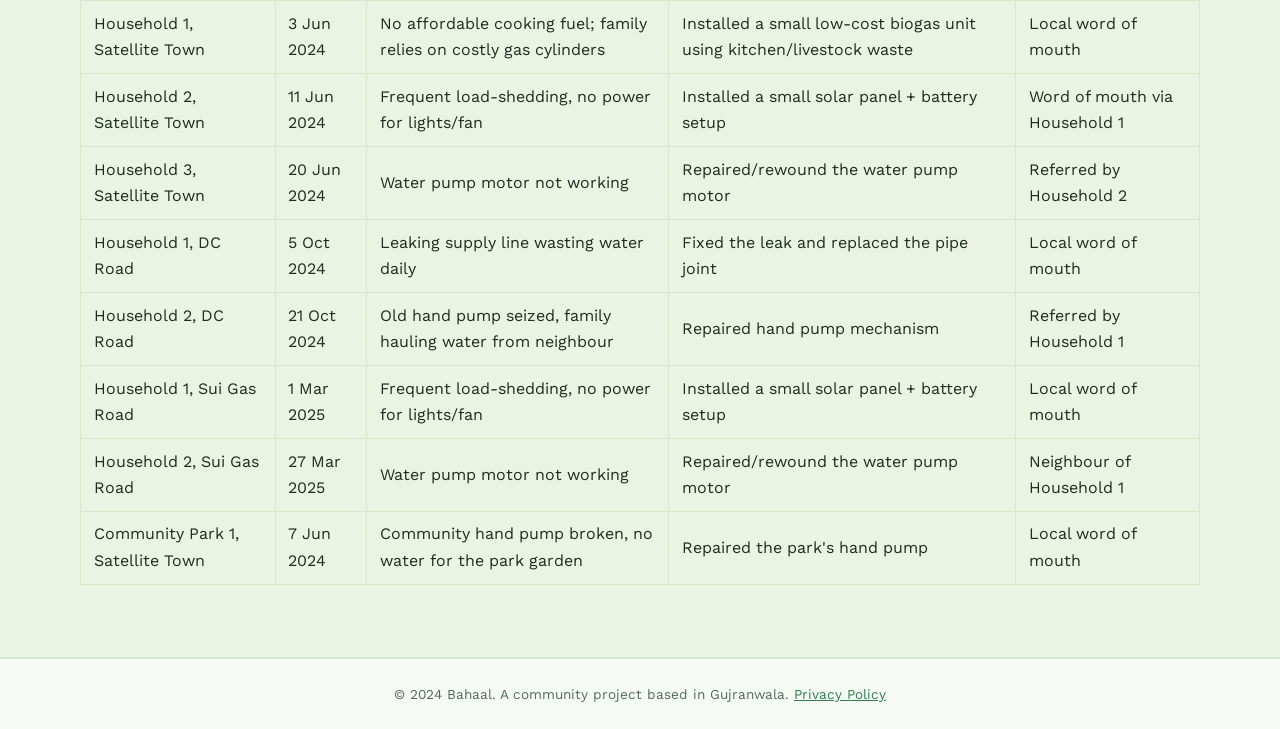
==== commit 77093013: "Add SEO/privacy/repo standards and fix link color Adds canonical tags, Open Graph metadata, NGO JSON" ====
--- a/approach/index.html
+++ b/approach/index.html
@@ -5,8 +5,29 @@
 <meta name="viewport" content="width=device-width, initial-scale=1.0">
 <title>Our Approach - Bahaal</title>
 <meta name="description" content="How Bahaal finds families in need, trains volunteers, and does the repair work.">
+<link rel="canonical" href="https://bahaalgrw.site/approach/">
+<meta property="og:title" content="Our Approach - Bahaal">
+<meta property="og:description" content="How Bahaal finds families in need, trains volunteers, and does the repair work.">
+<meta property="og:image" content="https://bahaalgrw.site/og-image.png">
+<meta property="og:url" content="https://bahaalgrw.site/approach/">
+<meta property="og:type" content="website">
 <link rel="stylesheet" href="/style.css">
 <link rel="icon" type="image/svg+xml" href="/logo.svg">
+<script type="application/ld+json">
+{
+  "@context": "https://schema.org",
+  "@type": "NGO",
+  "name": "Bahaal",
+  "url": "https://bahaalgrw.site/",
+  "logo": "https://bahaalgrw.site/logo.svg",
+  "foundingDate": "2024",
+  "description": "Bahaal is a volunteer-led project in Gujranwala, Pakistan that repairs water pumps and leaks and installs low-cost solar and biogas systems for low-income and elderly families.",
+  "areaServed": {
+    "@type": "City",
+    "name": "Gujranwala"
+  }
+}
+</script>
 </head>
 <body>
 <header>
@@ -114,7 +135,7 @@
 </main>
 
 <footer>
-  &copy; 2024 Bahaal. A community project based in Gujranwala.
+  &copy; 2024 Bahaal. A community project based in Gujranwala. <a href="/privacy/">Privacy Policy</a>
 </footer>
 </body>
 </html>
--- a/style.css
+++ b/style.css
@@ -33,6 +33,14 @@
   font-family: 'Poppins', system-ui, sans-serif;
 }
 
+main a, footer a {
+  color: var(--accent);
+}
+
+main a:hover, footer a:hover {
+  color: var(--accent-dark);
+}
+
 header {
   background: var(--accent-dark);
   color: #fff;
@@ -212,6 +220,7 @@
 }
 
 .timeline {
+  counter-reset: step;
   padding-left: 0;
   list-style: none;
   display: grid;
@@ -222,12 +231,31 @@
 }
 
 .timeline li {
-  margin: 0;
-  padding: 1.2rem 1.4rem;
+  counter-increment: step;
+  position: relative;
+  margin: 0;
+  padding: 1.4rem 1.4rem 1.2rem 3.2rem;
   background: var(--card);
   border: 1px solid var(--border);
-  border-left: 4px solid var(--accent);
   border-radius: 8px;
+}
+
+.timeline li::before {
+  content: counter(step);
+  position: absolute;
+  top: 1.1rem;
+  left: 1rem;
+  width: 1.6rem;
+  height: 1.6rem;
+  border-radius: 50%;
+  background: var(--accent);
+  color: #fff;
+  font-family: 'Poppins', system-ui, sans-serif;
+  font-size: 0.85rem;
+  font-weight: 700;
+  display: flex;
+  align-items: center;
+  justify-content: center;
 }
 
 .timeline strong {
